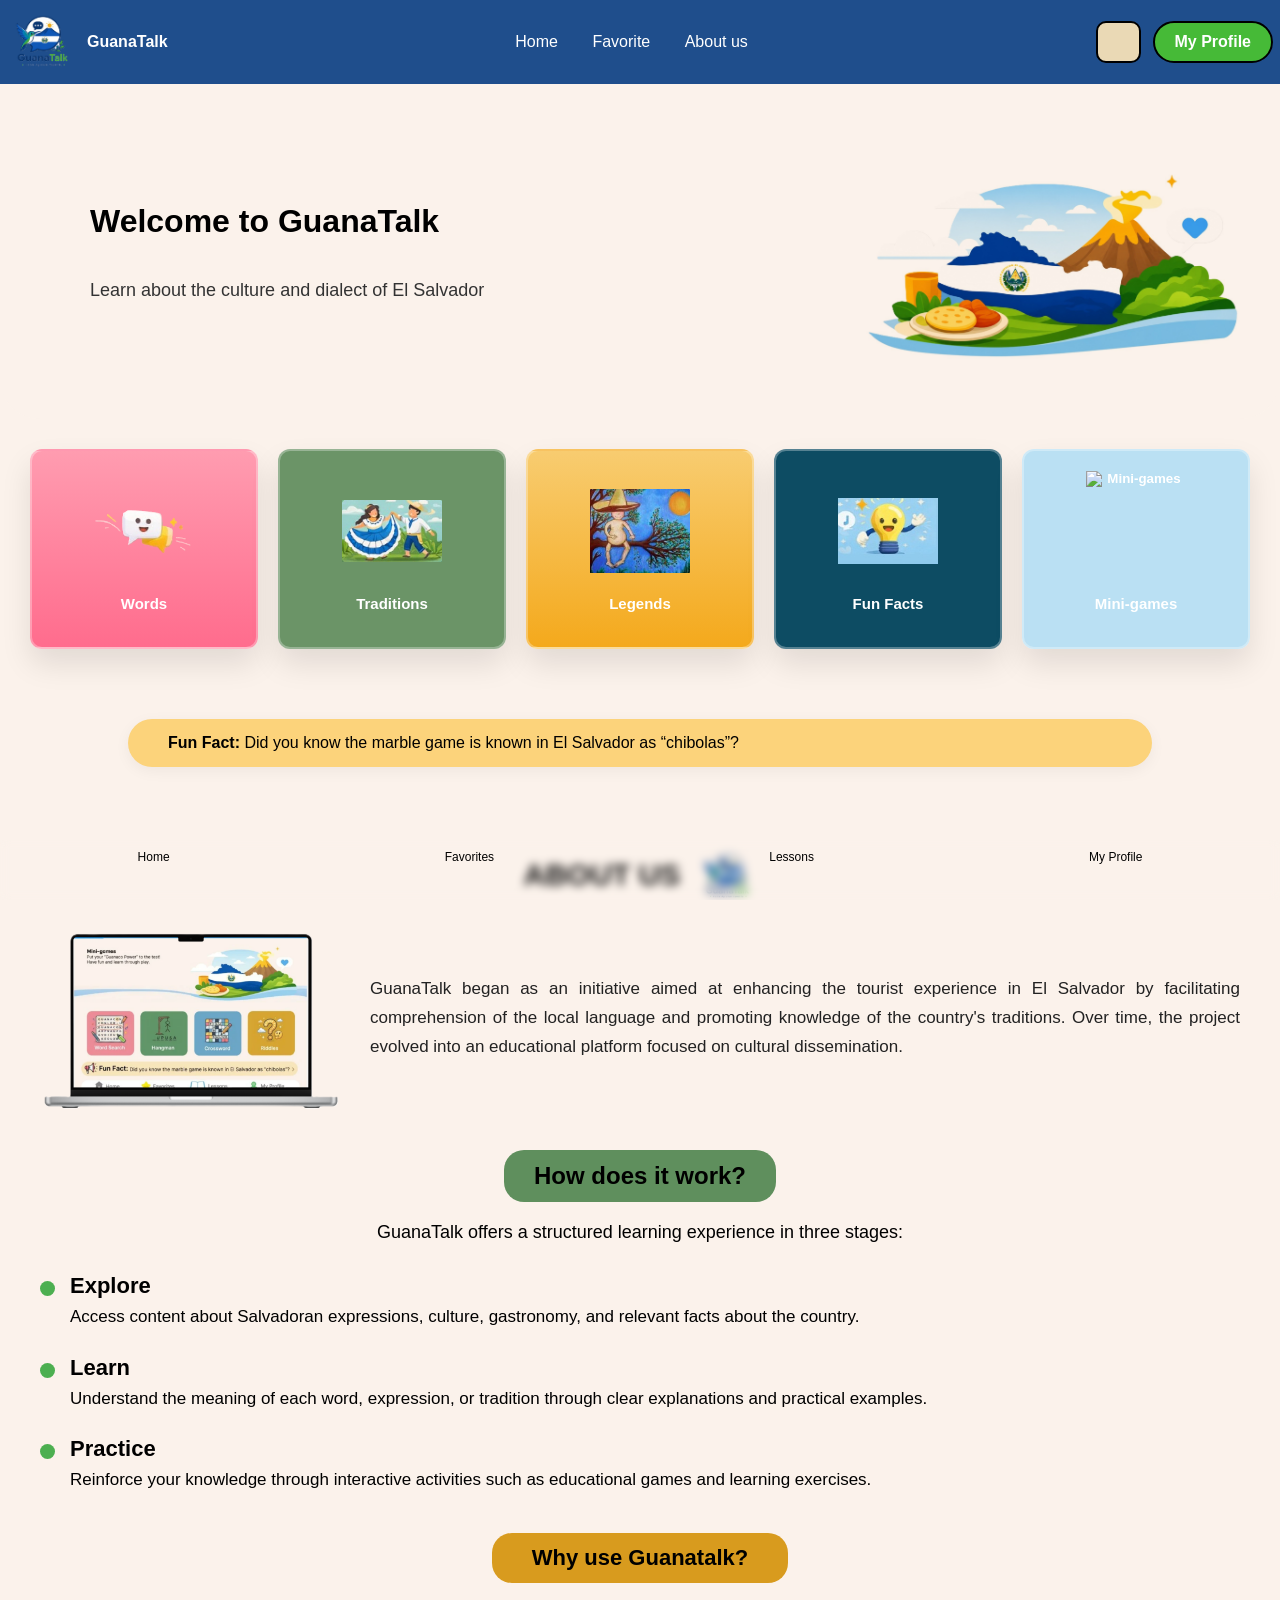
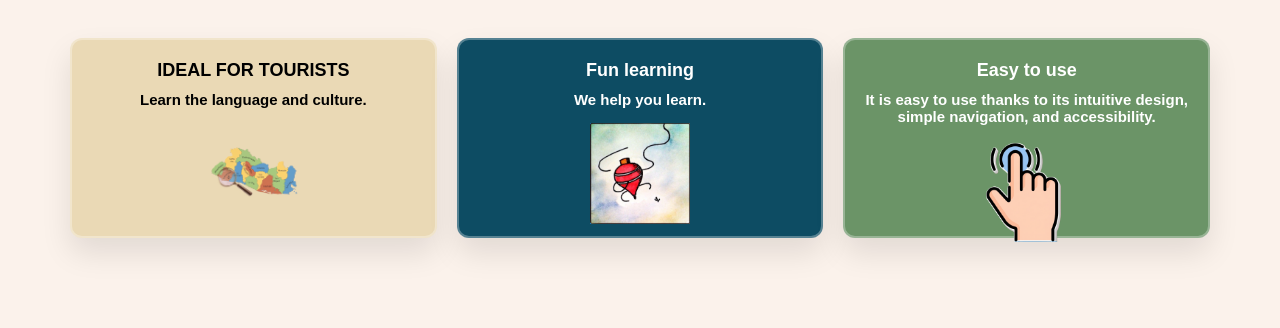
==== GuanaTalk_2/index.html @ 418c413b "Add files via upload" ====
<!DOCTYPE html>
<html lang="es">
<head>
  <meta charset="UTF-8">
  <meta name="viewport" content="width=device-width, initial-scale=1.0">
  <title>GuanaTalk</title>
  <link href="https://cdn.jsdelivr.net/npm/remixicon@3.5.0/fonts/remixicon.css" rel="stylesheet">
  <link rel="stylesheet" href="style.css">
</head>
<body>

<header class="navbar">
          <div class="logo">
            <a href="index.html" style="display: flex; align-items: center; gap: 10px; text-decoration: none; color: inherit;">
                <img src="img/logo.png" alt="GuanaTalk Logo">
                <span>GuanaTalk</span>
            </a>
        </div>
    <nav>
        <a href="index.html">Home</a>
        <a href="#">Favorite</a>
        <a href="#">About us</a>
    </nav>
    <div class="profile-section">
        <div class="menu-lines-dropdown" id="menuLinesDropdown">
            <div class="menu-lines-btn">
                <i class="ri-menu-line"></i>
            </div>
            <div class="dropdown-content">
                <a href="login.html">Login</a>
                <div class="divider"></div>
                <a href="register.html">Register</a>
            </div>
        </div>

        <button class="profile-btn">My Profile</button>
    </div>
</header>

<section class="hero">
  <div class="hero-text">
    <h1>Welcome to GuanaTalk</h1>
    <p>Learn about the culture and dialect of El Salvador</p>
  </div>
  <img class="hero-img" src="img/mapaES.jpeg" alt="El Salvador">
</section>

<section class="cards">
  <button type="button" class="card pink">
    <img src="img/words.png" alt="Words" class="card-img">
    <p>Words</p>
  </button>

  <button type="button" class="card green">
    <img src="img/tradition.jpeg" alt="Traditions" class="card-img">
    <p>Traditions</p>
  </button>

  <button type="button" class="card orange">
    <img src="img/legends.jpeg" alt="Legends" class="card-img">
    <p>Legends</p>
  </button>

  <button type="button" class="card blue">
    <img src="img/funfact.jpeg" alt="Fun Facts" class="card-img">
    <p>Fun Facts</p>
  </button>

  <button type="button" class="card gray">
    <img src="img/minigames.png" alt="Mini-games" class="card-img">
    <p>Mini-games</p>
  </button>
</section>

<div class="funfact">
  <i class="ri-megaphone-line"></i>
  <span><b>Fun Fact:</b> Did you know the marble game is known in El Salvador as “chibolas”?</span>
</div>

<div class="container">

  <section class="about">
    <h2>ABOUT US
      <img src="img/logo.png" alt="logo" class="logo-small">
    </h2>

    <div class="about-content">
      <img src="img/laptop.png" alt="GuanaTalk">
      <p>
        GuanaTalk began as an initiative aimed at enhancing the tourist
        experience in El Salvador by facilitating comprehension of the local
        language and promoting knowledge of the country's traditions.
        Over time, the project evolved into an educational platform focused
        on cultural dissemination.
      </p>
    </div>
  </section>

  <section class="work">
    <div class="title-box">
      <h3>How does it work?</h3>
    </div>

    <p class="intro">
      GuanaTalk offers a structured learning experience in three stages:
    </p>

    <div class="steps">
      <div class="step">
        <div class="dot"></div>
        <div>
          <h4>Explore</h4>
          <p>Access content about Salvadoran expressions, culture, gastronomy, and relevant facts about the country.</p>
        </div>
      </div>

      <div class="step">
        <div class="dot"></div>
        <div>
          <h4>Learn</h4>
          <p>Understand the meaning of each word, expression, or tradition through clear explanations and practical examples.</p>
        </div>
      </div>

      <div class="step">
        <div class="dot"></div>
        <div>
          <h4>Practice</h4>
          <p>Reinforce your knowledge through interactive activities such as educational games and learning exercises.</p>
        </div>
      </div>
    </div>
  </section>

  <section class="why">
    <div class="why-title">
      <h3>Why use Guanatalk?</h3>
    </div>

    <div class="cards">
      <div class="card beige">
        <h4>IDEAL FOR TOURISTS</h4>
        <p>Learn the language and culture.</p>
        <img src="img/mapalup.png" alt="tourist">
      </div>

      <div class="card blue">
        <h4>Fun learning</h4>
        <p>We help you learn.</p>
        <img src="img/trompo.png" alt="fun learning">
      </div>

      <div class="card green">
        <h4>Easy to use</h4>
        <p>It is easy to use thanks to its intuitive design, simple navigation, and accessibility.</p>
        <img src="img/hand.png" alt="easy">
      </div>
    </div>
  </section>

</div>

<footer class="footer">
  <div><i class="ri-home-5-line"></i><p>Home</p></div>
  <div><i class="ri-star-line"></i><p>Favorites</p></div>
  <div><i class="ri-book-2-line"></i><p>Lessons</p></div>
  <div><i class="ri-user-line"></i><p>My Profile</p></div>
</footer>

<script>
    const dropdownMenu = document.getElementById('menuLinesDropdown');
    
    if (dropdownMenu) {
        // Al dar clic al cuadro de las 3 líneas abre o cierra las opciones
        dropdownMenu.addEventListener('click', function(event) {
            event.stopPropagation(); 
            this.classList.toggle('active');
        });
    }

    // Al dar clic en cualquier otra parte de la pantalla se cierra solo
    document.addEventListener('click', function() {
        if (dropdownMenu) {
            dropdownMenu.classList.remove('active');
        }
    });
</script>

</body>
</html>
---- GuanaTalk_2/style.css ----
* {
    margin: 0;
    padding: 0;
    box-sizing: border-box;
    font-family: 'Segoe UI', sans-serif;
}

body {
    background: #FBF2EB;
    margin: 0;
    padding: 0;
}

.navbar {
    background-color: #1f4e8c;
    display: flex;
    justify-content: space-between;
    align-items:center;
    margin: auto;
    padding: 7px;
    color: white;
}

.logo {
    display: flex;
    align-items: center;
    font-weight: bold;
}

.logo img {
    height: 70px;
}

nav a {
    color: white;
    margin: 0 15px;
    text-decoration: none;
    font-weight: 500;
}

.profile-dropdown {
    position: relative;
    display: inline-block;
}

.profile-btn {
    background: #46BA37;
    border: none;
    padding: 10px 20px;
    border-radius: 25px;
    color: white;
    cursor: pointer;
    font-weight: bold;
    display: flex;
    align-items: center;
    gap: 8px;
    transition: 0.3s;
}

.profile-btn:hover {
    background: #46BA37;
}

.dropdown-content {
    display: none;
    position: absolute;
    right: 0;
    top: 100%;
    background-color: #fff;
    min-width: 150px;
    box-shadow: 0 8px 16px rgba(0,0,0,0.2);
    border-radius: 12px;
    margin-top: 10px;
    z-index: 1000;
    overflow: hidden;
}

.dropdown-content a {
    color: #333;
    padding: 12px 16px;
    text-decoration: none;
    display: block;
    font-size: 14px;
    font-weight: 600;
}

.dropdown-content a:hover {
    background-color: #f1f1f1;
    color: #1f4e8c;
}

.divider {
    height: 1px;
    background-color: #eee;
}

/* SECCIÓN DEL PERFIL Y EL BOTÓN INDEPENDIENTE DE LÍNEAS */
.profile-section {
    display: flex;
    align-items: center;
    gap: 12px; /* Espacio entre el cuadro de líneas y el botón de My Profile */
}

/* Contenedor del Botón de 3 Líneas y su Desplegable */
.menu-lines-dropdown {
    position: relative;
    display: inline-block;
}

/* El cuadro con las 3 líneas */
.menu-lines-btn {
    border: 2px solid #000;
    background: #ead9b5; /* Tono beige/madera a juego con la app */
    color: black;
    width: 45px;
    height: 42px;
    border-radius: 10px;
    display: flex;
    align-items: center;
    justify-content: center;
    font-size: 1.4rem;
    font-weight: bold;
    cursor: pointer;
    transition: background 0.2s;
}

.menu-lines-btn:hover {
    background-color: #d8c7a3;
}

/* Botón Verde My Profile Puro */
.profile-btn {
    background: #46BA37;
    border: 2px solid #000;
    padding: 10px 20px;
    border-radius: 25px;
    color: white;
    font-weight: bold;
    cursor: pointer;
    font-size: 1rem;
    transition: background 0.2s;
}

.profile-btn:hover {
    background: #3fa332;
}

/* SUBMENÚ DESPLEGABLE (ASOCIADO AL CUADRO DE LÍNEAS) */
.dropdown-content {
    display: none; /* Oculto por defecto */
    position: absolute;
    right: 0;
    top: 120%;
    background-color: #fff;
    min-width: 150px;
    box-shadow: 0 8px 16px rgba(0,0,0,0.2);
    border: 2px solid #000;
    border-radius: 12px;
    z-index: 1000;
    overflow: hidden;
}

.dropdown-content a {
    color: #333;
    padding: 12px 16px;
    text-decoration: none;
    display: block;
    font-size: 14px;
    font-weight: 600;
    text-align: center;
}

.dropdown-content a:hover {
    background-color: #f1f1f1;
    color: #1f4e8c;
}

.divider {
    height: 2px;
    background-color: #000;
}

/* Muestra el menú cuando JavaScript activa la clase .active */
.menu-lines-dropdown.active .dropdown-content {
    display: block;
    animation: slideDown 0.3s ease;
}

@keyframes slideDown {
    from { 
        opacity: 0; 
        transform: translateY(-10px); 
    }
    to { 
        opacity: 1; 
        transform: translateY(0); 
    }
}


.hero {
    display: flex;
    justify-content: space-between;
    align-items: center;
    background: #FBF2EB;
    padding: 40px 60px;
    border-bottom-left-radius: 40px;
    border-bottom-right-radius: 40px;
}

.hero-text h1 {
    font-size: 32px;
    margin: 20px;
    padding: 10px;
}

.hero-text p {
    color: #333;
    font-size: 18px;
    margin: 20px;
    padding: 10px;
}

.hero-img {
  flex: 1;
  width: 100%;
  max-width: 375px; 
  height: 225px;
  object-fit: contain;
  mix-blend-mode: multiply; 
  margin-right: -20px;
  margin-top: 30px;
}

.cards {
  display: flex;
  justify-content: center; 
  padding: 30px;
  flex-wrap: wrap;
  gap: 15px; 
  margin-bottom: 20px; 
}

.card {
  width: 160px;      
  height: 200px;     
  border-radius: 100px; 
  text-align: center;
  color: #FBF2EB;
  font-weight: bold;
  display: flex;
  flex-direction: column;
  justify-content: space-between; 
  align-items: center;
  padding: 15px 10px; 
  transition: 0.3s;
  box-shadow: 0 15px 30px rgba(0,0,0,0.1); 
  border: 2px solid rgba(255, 255, 255, 0.3);
}


.card:hover {
  transform: translateY(-8px); 
}


.card img {
  width: 85%;        
  height: 120px;     
  object-fit: contain; 
}

.card p {
  font-size: 18px;
  margin-bottom: 5px;
}


.pink{
  background:linear-gradient(#ff9cb0,#ff6c8d);
}

.green{
  background:linear-gradient(#79af72,#3F5D44);
}

.orange{
  background:linear-gradient(#f8cc70,#f4a91c);
}

.blue{
  background:linear-gradient(#8ad2ff,#0D9AEF);
}

.gray{
  background: #b6def4ee;
  color:white;
}

.funfact {
  background: #fcd37b;
  margin: 40px 10%; 
  padding: 15px 25px;
  border-radius: 50px; 
  display: flex;
  align-items: center;
  gap: 15px;
  font-size: 16px;
  box-shadow: 0 4px 15px rgba(0,0,0,0.05);
  clear: both; 
}


.footer {
  position: fixed;
  bottom: 0;
  width: 100%;
  background: #ffffff(255, 255, 255, 0.9); 
  backdrop-filter: blur(5px); 
  display: flex;
  justify-content: space-around;
  padding: 10px 0;
  border-top: none; 
  height: 60px;
  z-index: 10; 
}

.footer div {
  text-align: center;
  font-size: 12px;
}

.footer i {
  font-size: 24px;
  color: #1f5aa6; 
  margin-bottom: 4px;
}


@media (max-width: 768px) {
  .hero {
    flex-direction: column;
    text-align: center;
    padding: 40px 20px;
  }
  .hero-img {
    margin-right: 0;
    max-width: 300px;
    margin-top: 20px;
  }
}

.container{
  background:#FBF2EB;
  padding:40px;
}

.about h2{
  text-align:center;
  font-size:30px;
  margin-bottom:20px;
  color:#111;
}

.about-content{
  display:flex;
  align-items:center;
  gap:30px;
}

.about-content img{
  width:300px;
}

.about-content p{
  font-size:17px;
  line-height:1.7;
  color:#222;
  text-align:justify;
}

.logo-small{
  width:60px;
  vertical-align:middle;
  margin-left:8px;
}

/* WORK */

.work{
  margin-top:40px;
}

.title-box{
  display:flex;
  justify-content:center;
  margin-bottom:20px;
}

.title-box h3{
  background:#5f8f5d;
  color:black;
  padding:12px 30px;
  border-radius:20px;
  font-size:24px;
}

.intro{
  text-align:center;
  margin-bottom:30px;
  font-size:18px;
}

.steps{
  display:flex;
  flex-direction:column;
  gap:25px;
}

.step{
  display:flex;
  align-items:flex-start;
  gap:15px;
}

.dot{
  width:15px;
  height:15px;
  background:#4caf50;
  border-radius:50%;
  margin-top:8px;
}

.step h4{
  font-size:22px;
  margin-bottom:5px;
}

.step p{
  font-size:17px;
  line-height:1.5;
}

/* WHY */

.why{
  margin-top:40px;
}

.why-title{
  display:flex;
  justify-content:center;
  margin-bottom:25px;
}

.why-title h3{
  background:#d89b1e;
  padding:12px 40px;
  border-radius:20px;
  font-size:22px;
}

.cards{
  display:flex;
  gap:20px;
}

.card{
  flex:1;
  border-radius:12px;
  padding:20px;
  text-align:center;
  color:white;
  cursor: pointer;
}

.card h4{
  margin-bottom:10px;
  font-size:18px;
}

.card p{
  font-size:15px;
  margin-bottom:15px;
}

.card img{
  width:100px;
}

.beige{
  background:#ead9b5;
  color:black;
}

.blue{
  background:#0d4c63;
}

.green{
  background:#6b9467;
}
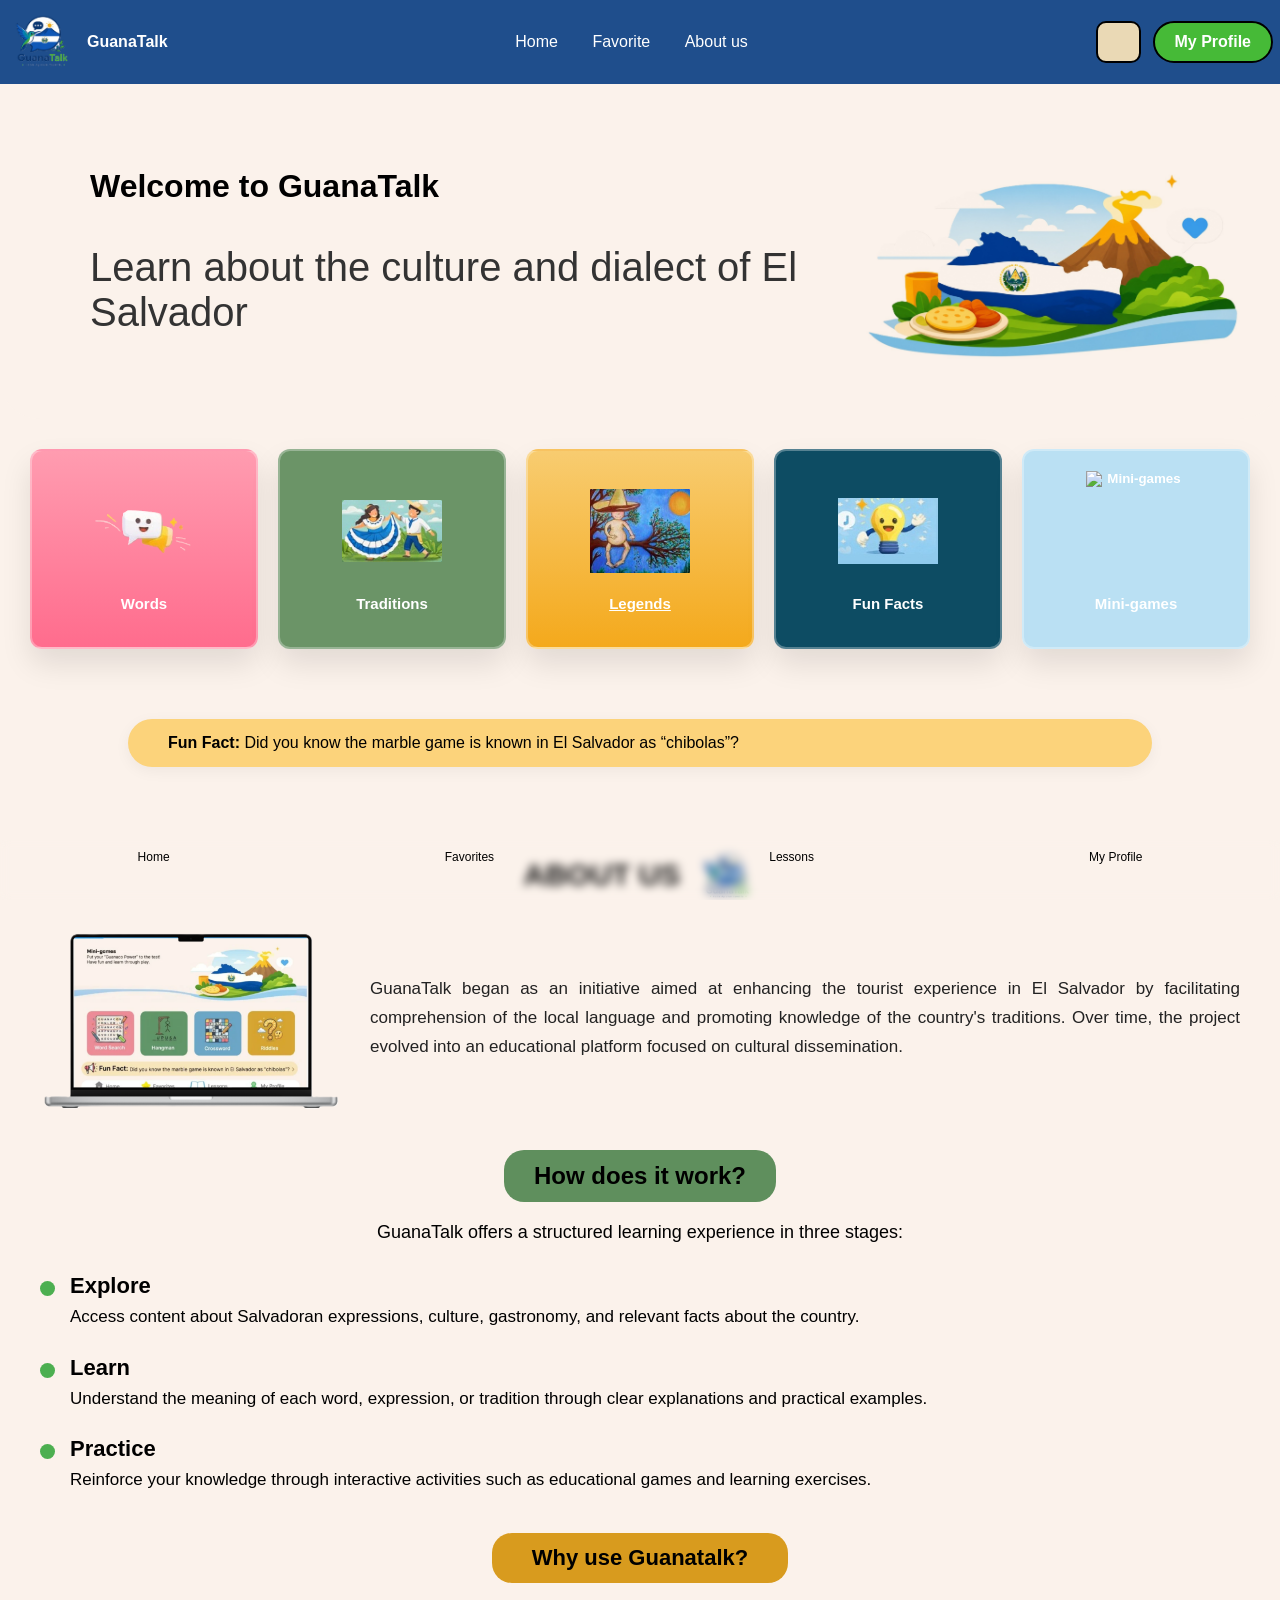
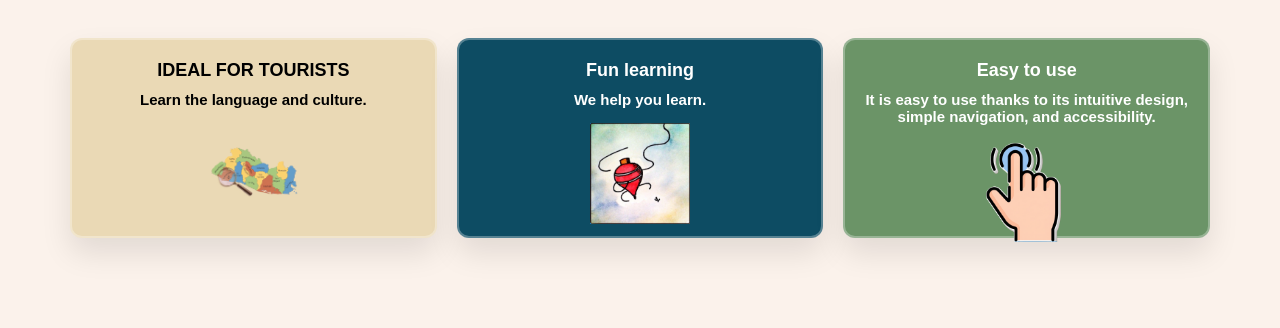
==== commit a0d7c27c: "Add files via upload" ====
--- a/GuanaTalk_2/index.html
+++ b/GuanaTalk_2/index.html
@@ -56,10 +56,12 @@
     <p>Traditions</p>
   </button>
 
-  <button type="button" class="card orange">
-    <img src="img/legends.jpeg" alt="Legends" class="card-img">
-    <p>Legends</p>
-  </button>
+  <a href="legends.html" class="card orange">
+    <div class="img-wrap">
+        <img src="img/legends.jpeg" alt="Legends">
+    </div>
+    <p>Legends</p>  
+</a>
 
   <button type="button" class="card blue">
     <img src="img/funfact.jpeg" alt="Fun Facts" class="card-img">
@@ -171,14 +173,12 @@
     const dropdownMenu = document.getElementById('menuLinesDropdown');
     
     if (dropdownMenu) {
-        // Al dar clic al cuadro de las 3 líneas abre o cierra las opciones
         dropdownMenu.addEventListener('click', function(event) {
             event.stopPropagation(); 
             this.classList.toggle('active');
         });
     }
 
-    // Al dar clic en cualquier otra parte de la pantalla se cierra solo
     document.addEventListener('click', function() {
         if (dropdownMenu) {
             dropdownMenu.classList.remove('active');
--- a/GuanaTalk_2/style.css
+++ b/GuanaTalk_2/style.css
@@ -94,23 +94,22 @@
     background-color: #eee;
 }
 
-/* SECCIÓN DEL PERFIL Y EL BOTÓN INDEPENDIENTE DE LÍNEAS */
+
 .profile-section {
     display: flex;
     align-items: center;
-    gap: 12px; /* Espacio entre el cuadro de líneas y el botón de My Profile */
-}
-
-/* Contenedor del Botón de 3 Líneas y su Desplegable */
+    gap: 12px;
+  }
+
 .menu-lines-dropdown {
     position: relative;
     display: inline-block;
 }
 
-/* El cuadro con las 3 líneas */
+
 .menu-lines-btn {
     border: 2px solid #000;
-    background: #ead9b5; /* Tono beige/madera a juego con la app */
+    background: #ead9b5; 
     color: black;
     width: 45px;
     height: 42px;
@@ -128,7 +127,7 @@
     background-color: #d8c7a3;
 }
 
-/* Botón Verde My Profile Puro */
+
 .profile-btn {
     background: #46BA37;
     border: 2px solid #000;
@@ -145,9 +144,9 @@
     background: #3fa332;
 }
 
-/* SUBMENÚ DESPLEGABLE (ASOCIADO AL CUADRO DE LÍNEAS) */
+
 .dropdown-content {
-    display: none; /* Oculto por defecto */
+    display: none; 
     position: absolute;
     right: 0;
     top: 120%;
@@ -180,7 +179,7 @@
     background-color: #000;
 }
 
-/* Muestra el menú cuando JavaScript activa la clase .active */
+
 .menu-lines-dropdown.active .dropdown-content {
     display: block;
     animation: slideDown 0.3s ease;
@@ -216,7 +215,7 @@
 
 .hero-text p {
     color: #333;
-    font-size: 18px;
+    font-size: 40px;
     margin: 20px;
     padding: 10px;
 }
